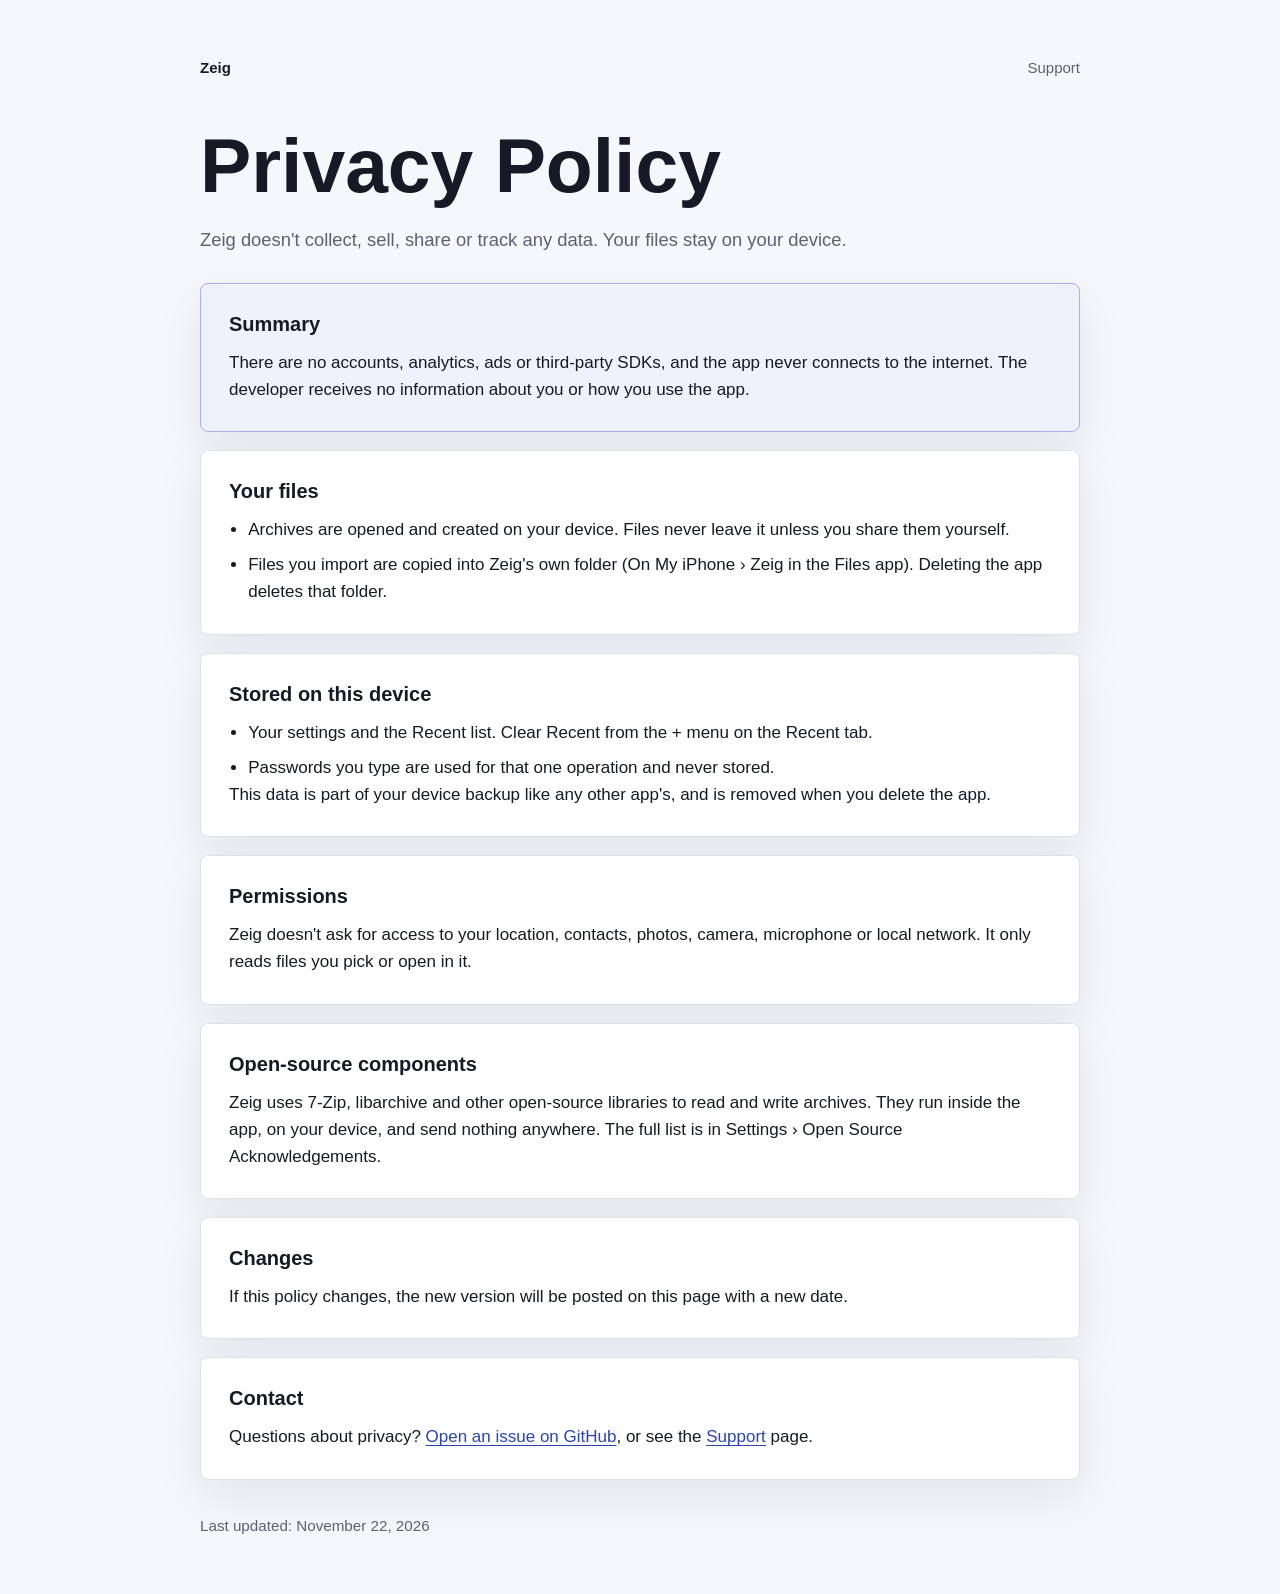
==== docs/privacy-policy.html @ 2688ccce "Add support and privacy pages for GitHub Pages Co-Authored-By: Claude Opus 5.5 <noreply@anthropic.co" ====
<!doctype html>
<html lang="en">
<head>
  <meta charset="utf-8">
  <meta name="viewport" content="width=device-width, initial-scale=1">
  <title>Privacy Policy | Zeig</title>
  <meta name="description" content="Privacy policy for Zeig, an archive app for iPhone and iPad.">
  <link rel="stylesheet" href="style.css">
</head>
<body>
  <div class="page">
    <header>
      <nav aria-label="Page navigation">
        <a class="brand" href="index.html">Zeig</a>
        <a href="index.html">Support</a>
      </nav>
      <h1>Privacy Policy</h1>
      <p class="intro">Zeig doesn't collect, sell, share or track any data. Your files stay on your device.</p>
    </header>

    <main>
      <section class="highlight" aria-labelledby="summary">
        <h2 id="summary">Summary</h2>
        <p>There are no accounts, analytics, ads or third-party SDKs, and the app never connects to the internet. The developer receives no information about you or how you use the app.</p>
      </section>

      <section aria-labelledby="files">
        <h2 id="files">Your files</h2>
        <ul>
          <li>Archives are opened and created on your device. Files never leave it unless you share them yourself.</li>
          <li>Files you import are copied into Zeig's own folder (On My iPhone › Zeig in the Files app). Deleting the app deletes that folder.</li>
        </ul>
      </section>

      <section aria-labelledby="stored">
        <h2 id="stored">Stored on this device</h2>
        <ul>
          <li>Your settings and the Recent list. Clear Recent from the + menu on the Recent tab.</li>
          <li>Passwords you type are used for that one operation and never stored.</li>
        </ul>
        <p>This data is part of your device backup like any other app's, and is removed when you delete the app.</p>
      </section>

      <section aria-labelledby="permissions">
        <h2 id="permissions">Permissions</h2>
        <p>Zeig doesn't ask for access to your location, contacts, photos, camera, microphone or local network. It only reads files you pick or open in it.</p>
      </section>

      <section aria-labelledby="open-source">
        <h2 id="open-source">Open-source components</h2>
        <p>Zeig uses 7-Zip, libarchive and other open-source libraries to read and write archives. They run inside the app, on your device, and send nothing anywhere. The full list is in Settings › Open Source Acknowledgements.</p>
      </section>

      <section aria-labelledby="changes">
        <h2 id="changes">Changes</h2>
        <p>If this policy changes, the new version will be posted on this page with a new date.</p>
      </section>

      <section aria-labelledby="contact">
        <h2 id="contact">Contact</h2>
        <p>Questions about privacy? <a href="https://github.com/liuzifa1/zeig/issues">Open an issue on GitHub</a>, or see the <a href="index.html">Support</a> page.</p>
      </section>
    </main>

    <footer>
      <p>Last updated: November 22, 2026</p>
    </footer>
  </div>
</body>
</html>
---- docs/style.css ----
/* Shared style for the GitHub Pages site (support and privacy policy), linked from App Store Connect. */
:root {
  color-scheme: light dark;
  --bg: #f6f7fb;
  --surface: #ffffff;
  --text: #161a26;
  --muted: #5b6275;
  --line: #dde1ea;
  --accent: #3a5bd9;
  --accent-strong: #2945b5;
  --shadow: 0 18px 50px rgba(20, 28, 52, 0.08);
}

@media (prefers-color-scheme: dark) {
  :root {
    --bg: #0f1117;
    --surface: #171a23;
    --text: #edf0f7;
    --muted: #a5acbe;
    --line: #2a2f3d;
    --accent: #8aa2ff;
    --accent-strong: #aebdff;
    --shadow: none;
  }
}

* { box-sizing: border-box; }

body {
  margin: 0;
  background: var(--bg);
  color: var(--text);
  font-family: -apple-system, BlinkMacSystemFont, "Segoe UI", sans-serif;
  font-size: 17px;
  line-height: 1.6;
}

a {
  color: var(--accent-strong);
  text-decoration-thickness: 0.08em;
  text-underline-offset: 0.18em;
}

.page { width: min(100%, 920px); margin: 0 auto; padding: 32px 20px 56px; }
header { padding: 24px 0 28px; }

nav {
  display: flex;
  flex-wrap: wrap;
  gap: 14px;
  align-items: center;
  justify-content: space-between;
  margin-bottom: 48px;
  font-size: 15px;
}
nav a { color: var(--muted); text-decoration: none; }
nav a:hover { color: var(--accent-strong); }
nav .brand { color: var(--text); font-weight: 700; }

h1 { margin: 0; font-size: clamp(2.2rem, 8vw, 4.8rem); line-height: 0.98; }
.intro { max-width: 720px; margin: 22px 0 0; color: var(--muted); font-size: 1.15rem; }

main { display: grid; gap: 18px; }

section {
  padding: 28px;
  background: var(--surface);
  border: 1px solid var(--line);
  border-radius: 8px;
  box-shadow: var(--shadow);
}
.highlight {
  border-color: color-mix(in srgb, var(--accent) 35%, var(--line));
  background: color-mix(in srgb, var(--accent) 8%, var(--surface));
}

h2 { margin: 0 0 12px; font-size: 1.25rem; line-height: 1.25; }
h3 { margin: 18px 0 6px; font-size: 1rem; line-height: 1.35; }
p { margin: 0 0 12px; }
p:last-child { margin-bottom: 0; }
ol, ul { margin: 12px 0 0; padding-left: 1.2rem; }
li + li { margin-top: 8px; }

.grid { display: grid; grid-template-columns: repeat(2, minmax(0, 1fr)); gap: 18px; }

footer { margin-top: 34px; color: var(--muted); font-size: 0.95rem; }

@media (max-width: 720px) {
  .grid { grid-template-columns: 1fr; }
}
@media (max-width: 640px) {
  .page { padding: 22px 16px 42px; }
  nav { margin-bottom: 34px; }
  section { padding: 22px; }
}
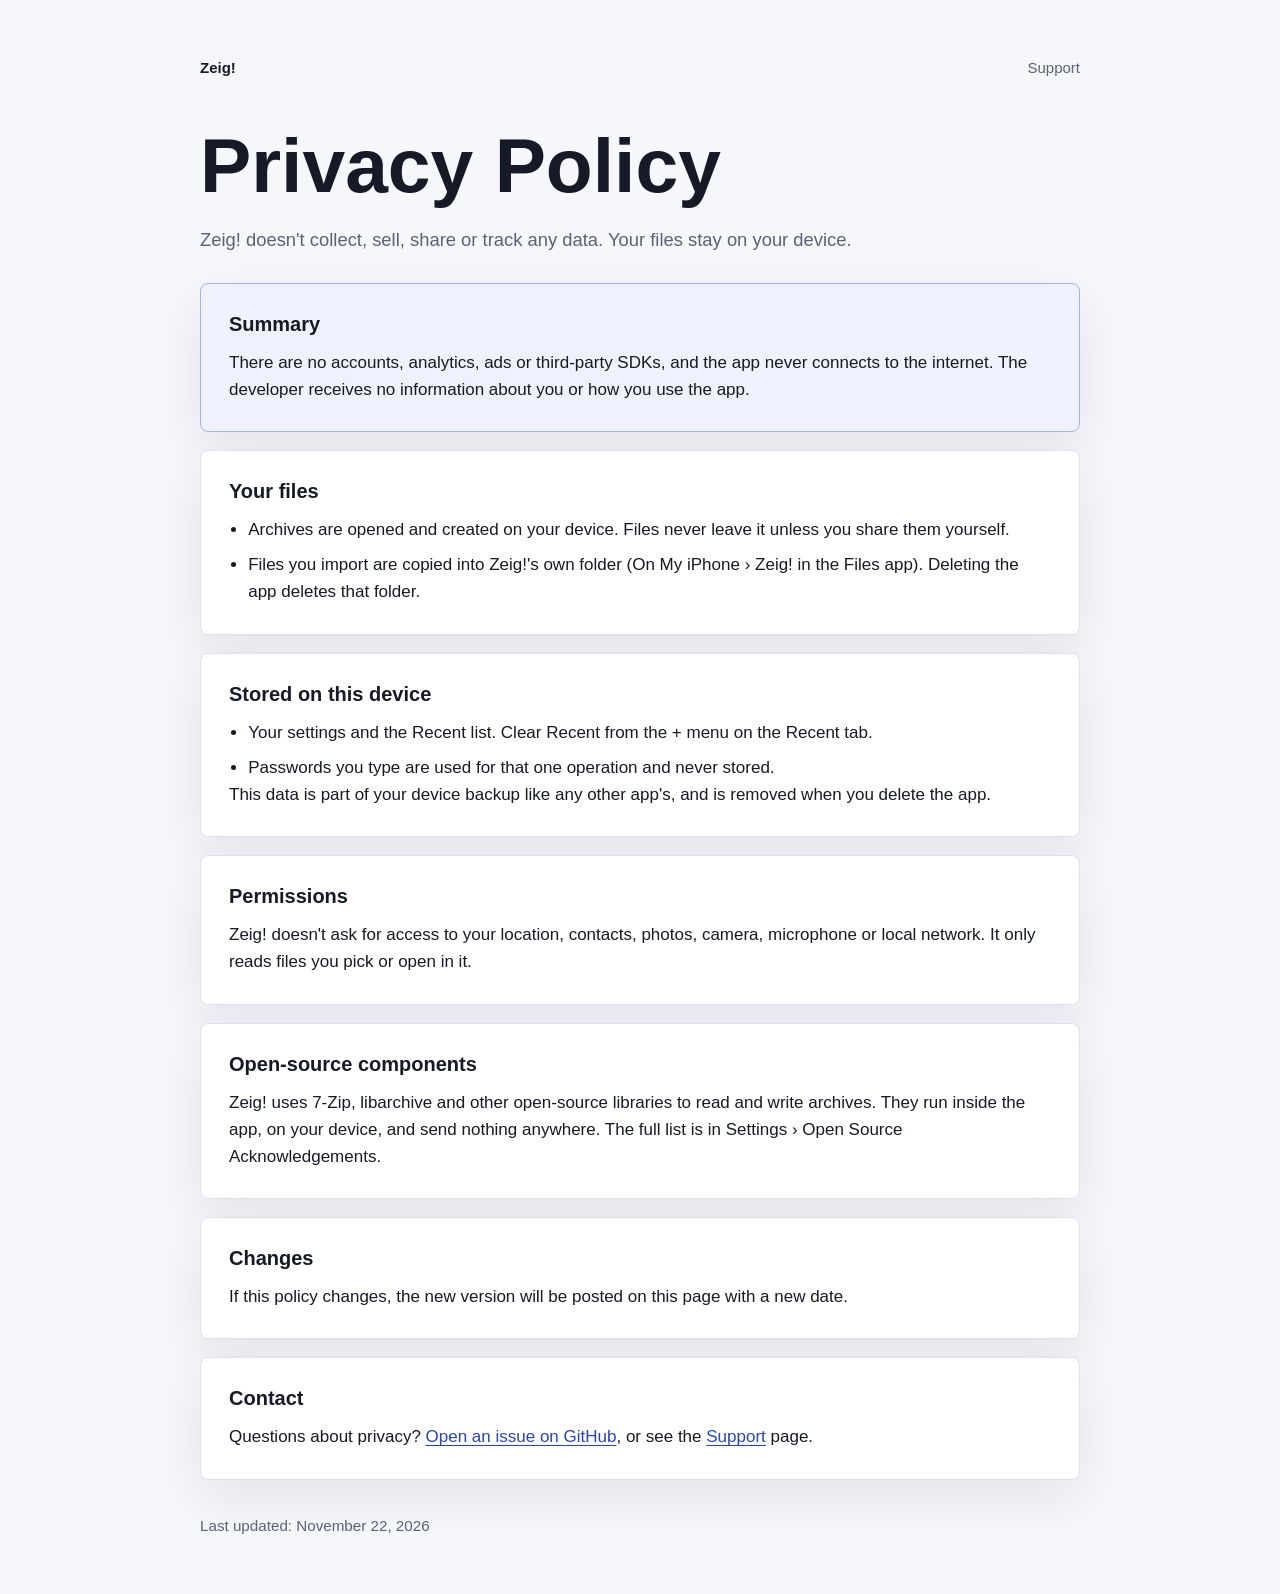
==== commit bba431af: "Rename to Zeig!, add Storage, Open Extracted and the Splash icon - The app's name is now "Zeig!" eve" ====
--- a/docs/privacy-policy.html
+++ b/docs/privacy-policy.html
@@ -3,19 +3,19 @@
 <head>
   <meta charset="utf-8">
   <meta name="viewport" content="width=device-width, initial-scale=1">
-  <title>Privacy Policy | Zeig</title>
-  <meta name="description" content="Privacy policy for Zeig, an archive app for iPhone and iPad.">
+  <title>Privacy Policy | Zeig!</title>
+  <meta name="description" content="Privacy policy for Zeig!, an archive app for iPhone and iPad.">
   <link rel="stylesheet" href="style.css">
 </head>
 <body>
   <div class="page">
     <header>
       <nav aria-label="Page navigation">
-        <a class="brand" href="index.html">Zeig</a>
+        <a class="brand" href="index.html">Zeig!</a>
         <a href="index.html">Support</a>
       </nav>
       <h1>Privacy Policy</h1>
-      <p class="intro">Zeig doesn't collect, sell, share or track any data. Your files stay on your device.</p>
+      <p class="intro">Zeig! doesn't collect, sell, share or track any data. Your files stay on your device.</p>
     </header>
 
     <main>
@@ -28,7 +28,7 @@
         <h2 id="files">Your files</h2>
         <ul>
           <li>Archives are opened and created on your device. Files never leave it unless you share them yourself.</li>
-          <li>Files you import are copied into Zeig's own folder (On My iPhone › Zeig in the Files app). Deleting the app deletes that folder.</li>
+          <li>Files you import are copied into Zeig!'s own folder (On My iPhone › Zeig! in the Files app). Deleting the app deletes that folder.</li>
         </ul>
       </section>
 
@@ -43,12 +43,12 @@
 
       <section aria-labelledby="permissions">
         <h2 id="permissions">Permissions</h2>
-        <p>Zeig doesn't ask for access to your location, contacts, photos, camera, microphone or local network. It only reads files you pick or open in it.</p>
+        <p>Zeig! doesn't ask for access to your location, contacts, photos, camera, microphone or local network. It only reads files you pick or open in it.</p>
       </section>
 
       <section aria-labelledby="open-source">
         <h2 id="open-source">Open-source components</h2>
-        <p>Zeig uses 7-Zip, libarchive and other open-source libraries to read and write archives. They run inside the app, on your device, and send nothing anywhere. The full list is in Settings › Open Source Acknowledgements.</p>
+        <p>Zeig! uses 7-Zip, libarchive and other open-source libraries to read and write archives. They run inside the app, on your device, and send nothing anywhere. The full list is in Settings › Open Source Acknowledgements.</p>
       </section>
 
       <section aria-labelledby="changes">
